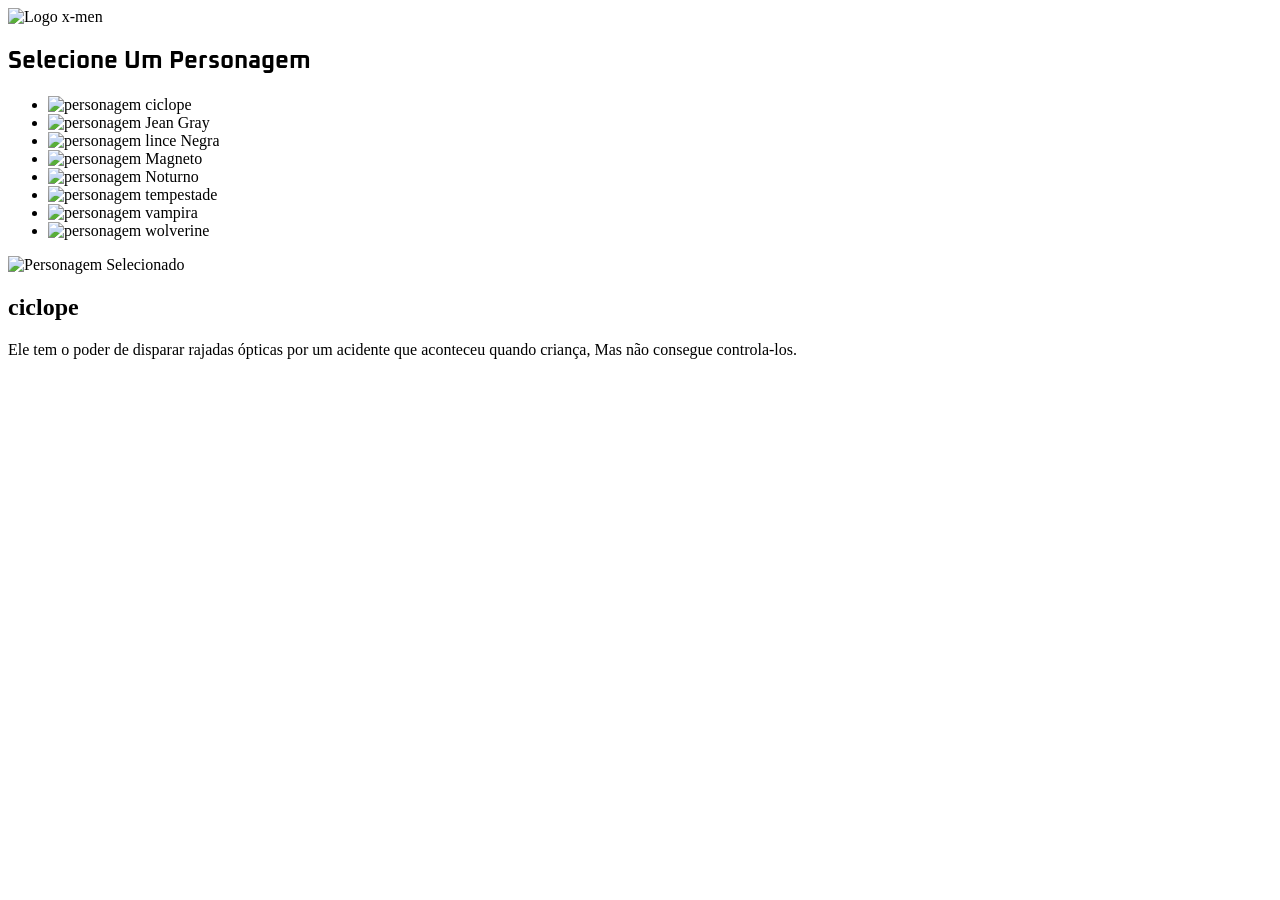
==== index.html @ c14b0a16 "Add files via upload" ====
<!DOCTYPE html>
<html lang="pt-BR">

<head>
    <meta charset="UTF-8">
    <meta name="viewport" content="width=device-width, initial-scale=1.0">
    <title>Projeto X-men - Semana do zero ao programador contratado</title>
    <link rel="preconnect" href="https://fonts.googleapis.com">
    <link rel="preconnect" href="https://fonts.gstatic.com" crossorigin>
    <link href="https://fonts.googleapis.com/css2?family=Oxanium:wght@300;400;700&display=swap" rel="stylesheet">

    <link rel='stylesheet' href='./x-men/x-men/src/css/reset.css'>
    <link rel='stylesheet' href='./x-men/x-men/src/css/estilos.css'>
    <link rel='stylesheet' href='./x-men/x-men/src/css/responsivo.css'>
</head>

<body>
    <header class='cabecalho'>
        <img class='logo' src="./x-men/x-men/src/imagens/logo.svg" alt="Logo x-men">
    </header>

    <main class='selecao-de-personagens'>
        <section class='personagens'>
            <h1 class='titulo' style='font-family: oxanium;'>Selecione Um Personagem </h1>
            </ul>
            <ul class='lista-de-personagens'>
                <li class='personagem' id='ciclope' data-name="ciclope" data-description="Ele tem o poder de disparar rajadas ópticas
                 por um acidente que aconteceu com ele quando criança, mas não consegue controlá-los">
                    <img src="./x-men/x-men/src/imagens/card-ciclope.jpg" alt="personagem ciclope">
                </li>
                <li class='personagem' id='jean-gray' data-name="jean Gray" data-description="Jean Grey é uma mutante nível ômega 
                e a principal avatar da Força Fênix, no qual manifesta poderes cósmicos. A telepatia e telecinese">
                    <img src="./x-men/x-men/src/imagens/card-jean-grey.jpg" alt="personagem Jean Gray">
                </li>
                <li class='personagem' id='lince-negra' data-name="Lince Negra" data-description="Ela tem o poder de atravessar matéria sólida,
                campos de energia,rajadas ópticas,continuando intacta,e também tem o poder de andar no ar">
                    <img src="./x-men/x-men/src/imagens/card-lince-negra.jpg" alt="personagem lince Negra">
                </li>
                <li class='personagem' id='magneto' data-name="Magneto" data-description="Ele tem o poder de magnetocinese, ou seja,
                controlar objetos de metal e criar campos magnéticos">
                    <img src="./x-men/x-men/src/imagens/card-magneto.jpg" alt="personagem Magneto">
                <li class='personagem' id='noturno' data-name="Noturno" data-description="Ele é um mutante que nasceu com cauda,
                orelhas pontudas e com o poder de se Teletransportar">
                    <img src="./x-men/x-men/src/imagens/card-noturno.jpg" alt="personagem Noturno">
                <li class='personagem' id='tempestade' data-name="Tempestade" data-description="Tem o poder de controlar as forças da natureza,
                muito poderosa ela pode produzir raios, chuvas, gelos, ventos, neblina, entre outros efeitos">
                    <img src="./x-men/x-men/src/imagens/card-tempestade.jpg" alt="personagem tempestade">
                <li class='personagem' id='vampira' data-name="Vampira" data-description="Ela tem o poder de absorver a vitalidade e memória das pessoas que toca
                ou no caso dos mutantes os poderes e a memória, mas só temporariamente">
                    <img src="./x-men/x-men/src/imagens/card-vampira.jpg" alt="personagem vampira">
                <li class='personagem' id='wolverine' data-name="Wolverine"
                    data-description="Poderes. Garras Metálicas. Fator de Cura Regenerativo, Super Agilidade.">
                    <img src="./x-men/x-men/src/imagens/card-wolverine.jpg" alt="personagem wolverine">
            </ul>
        </section>
        <section class='personagem-selecionado'>
            <img class='personagem-grande' src="./x-men/x-men/src/imagens/card-ciclope.png"
                alt="Personagem Selecionado">

            <div class='informacoes-personagem'>
                <h2 class='nome-personagem' id='nome-personagem'>ciclope</h2>
                <p class='descricao-personagem' id='descricao-personagem'>Ele tem o poder
                    de disparar rajadas ópticas por um acidente que aconteceu quando criança,
                    Mas não consegue controla-los.</p>
            </div>
        </section>
    </main>
    <script src='./x-men/x-men/src/js/index.js'></script>
</body>

</html>
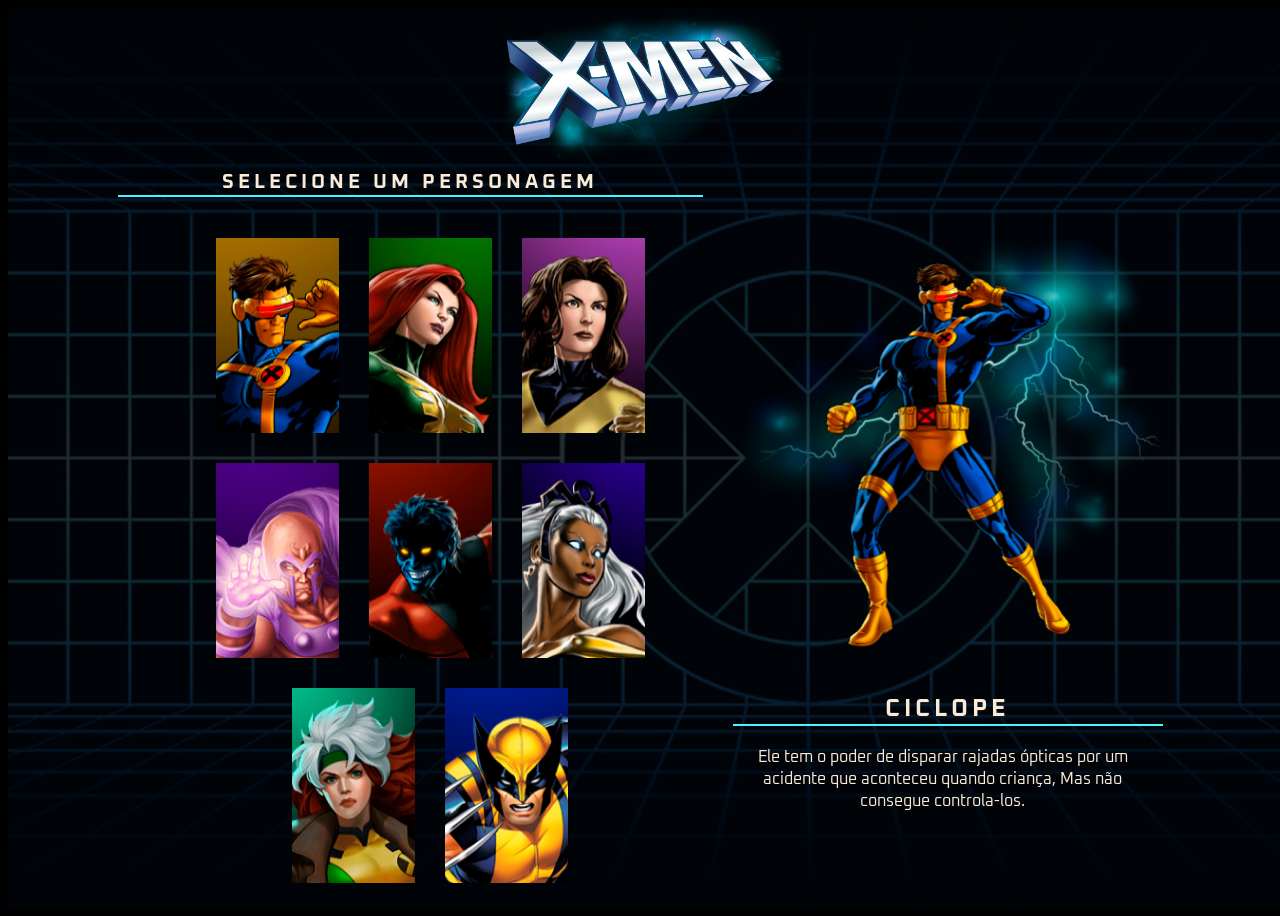
==== commit aea9b835: "corretion of image Jesn-gray index.html" ====
--- a/index.html
+++ b/index.html
@@ -28,7 +28,7 @@
                  por um acidente que aconteceu com ele quando criança, mas não consegue controlá-los">
                     <img src="./x-men/x-men/src/imagens/card-ciclope.jpg" alt="personagem ciclope">
                 </li>
-                <li class='personagem' id='jean-gray' data-name="jean Gray" data-description="Jean Grey é uma mutante nível ômega 
+                <li class='personagem' id='jean-grey' data-name="jean Gray" data-description="Jean Grey é uma mutante nível ômega 
                 e a principal avatar da Força Fênix, no qual manifesta poderes cósmicos. A telepatia e telecinese">
                     <img src="./x-men/x-men/src/imagens/card-jean-grey.jpg" alt="personagem Jean Gray">
                 </li>
@@ -68,4 +68,4 @@
     <script src='./x-men/x-men/src/js/index.js'></script>
 </body>
 
-</html>+</html>
--- a/x-men/x-men/src/css/estilos.css
+++ b/x-men/x-men/src/css/estilos.css
@@ -0,0 +1,98 @@
+body{
+    font-family: 'oxanium', cursive;
+    background: #000000;  
+}
+
+body::before{
+    content: '';
+    background-image: url(../imagens/bg-desktop.jpg);
+    background-repeat: no-repeat;
+    background-size: cover;
+    width: 100%;
+    height: 100%;
+    position: absolute;
+    z-index: -1;
+    opacity: 0.2;
+}
+h1{
+    color: antiquewhite;
+}
+
+h2{
+    color: antiquewhite;
+}
+
+p{
+    color: antiquewhite;
+}
+
+.cabecalho{
+    display: flex;
+    justify-content: center;
+}
+
+.selecao-de-personagens{
+    display: flex;
+    flex-direction: row;
+    align-items: center;
+    gap: 30px;
+    min-height: calc(100vh - 152px);
+    justify-content: center;
+}
+
+.selecao-de-personagens .lista-de-personagens{
+    display: flex;
+    flex-wrap: wrap;
+    gap: 30px;
+    justify-content: center;
+}
+
+.selecao-de-personagens .personagens{
+    display: flex;
+    flex-direction: column;
+    align-items: center;
+    max-width: 585px;
+    gap: 25px;
+}
+
+.selecao-de-personagens .personagens .titulo{
+    font-size: 20px;
+    letter-spacing: 4px;
+    text-transform: uppercase;
+    border-bottom: 2px solid #47f4ff;
+    width: 100%;
+    text-align: center;
+}
+
+.lista-de-personagens .personagem img{
+    width: 100%;
+    height: 100%;
+}
+
+.lista-de-personagens .personagem.selecionado{
+    box-shadow: 0px 0px 24px 5px #0271f7;
+}
+
+.personagem-selecionado{
+    text-align: center;
+    max-width: 530px;
+}
+
+.personagem-selecionado .personagem-grande{
+    width: 430px;
+    height: 430px;
+}
+
+.personagem-selecionado .nome-personagem{
+    border-bottom: 2px solid #47f4ff;
+    letter-spacing: 4px;
+    text-transform: uppercase;
+}
+
+.personagem-selecionado .descricao-personagem{
+    font-size: 16px;
+    line-height: 22px;
+    text-align: center;
+    margin-top: 20px;
+    width: 420px;
+}
--- a/x-men/x-men/src/css/responsivo.css
+++ b/x-men/x-men/src/css/responsivo.css
@@ -0,0 +1,38 @@
+@media (max-width: 1120px){
+    .cabecalho .logo{
+        max-width: 190px; 
+    }
+
+    .selecao-de-personagens{
+        flex-direction: column-reverse;
+        max-width: 430px;
+        margin: 0 auto;
+    }
+
+    .selecao-de-personagens .personagens{
+        margin-top: 37px;
+    }
+
+    .selecao-de-personagens .personagens .titulo{
+        font-size: 15px;
+    }
+
+    .selecao-de-personagens .lista-de-personagens{
+        gap: 9px
+    }
+
+    .selecao-de-personagens .personagem img{
+        width: 80px;
+    }
+
+    .personagem-selecionado .personagem-grande{
+        width: 350px;
+        height: 350px;
+    }
+
+    .personagem-selecionado .descricao-personagem{
+        width: 80%;
+        font-size: 16px;
+        margin: 20px auto;
+    }
+}
